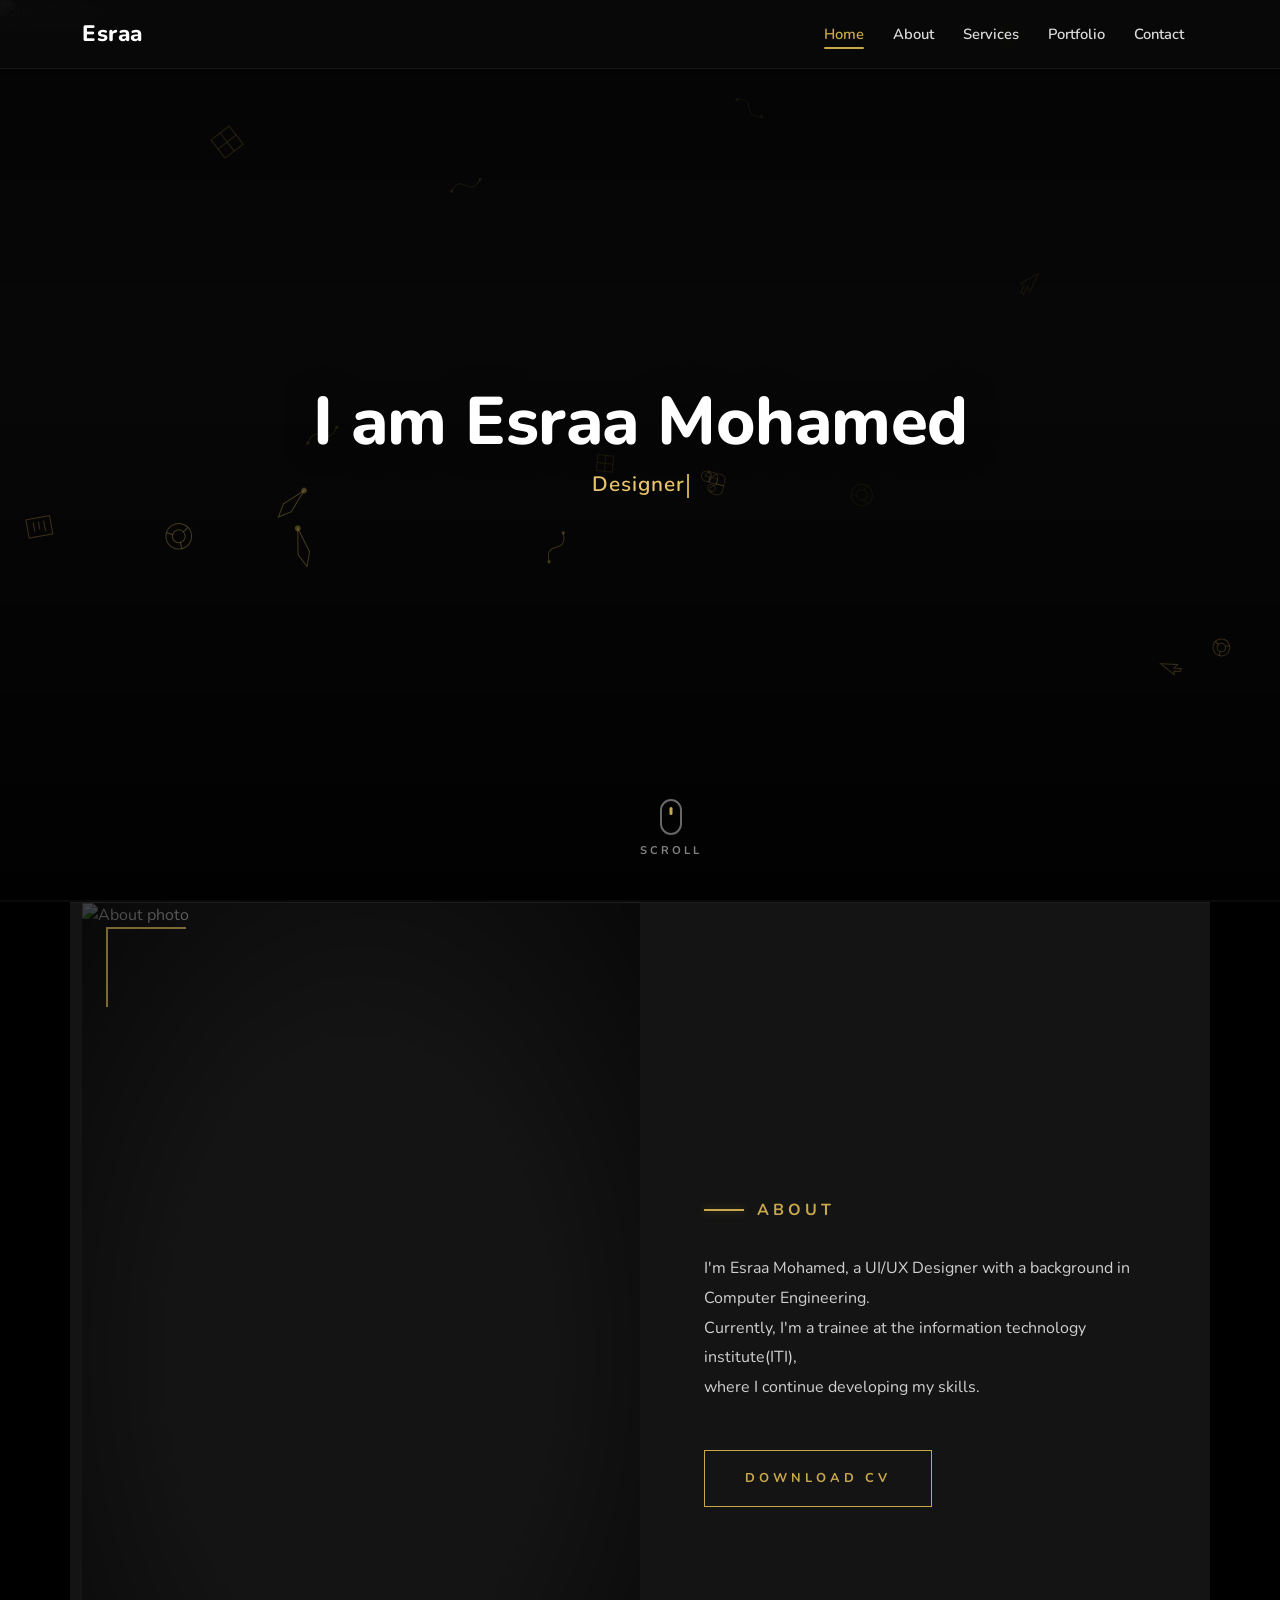
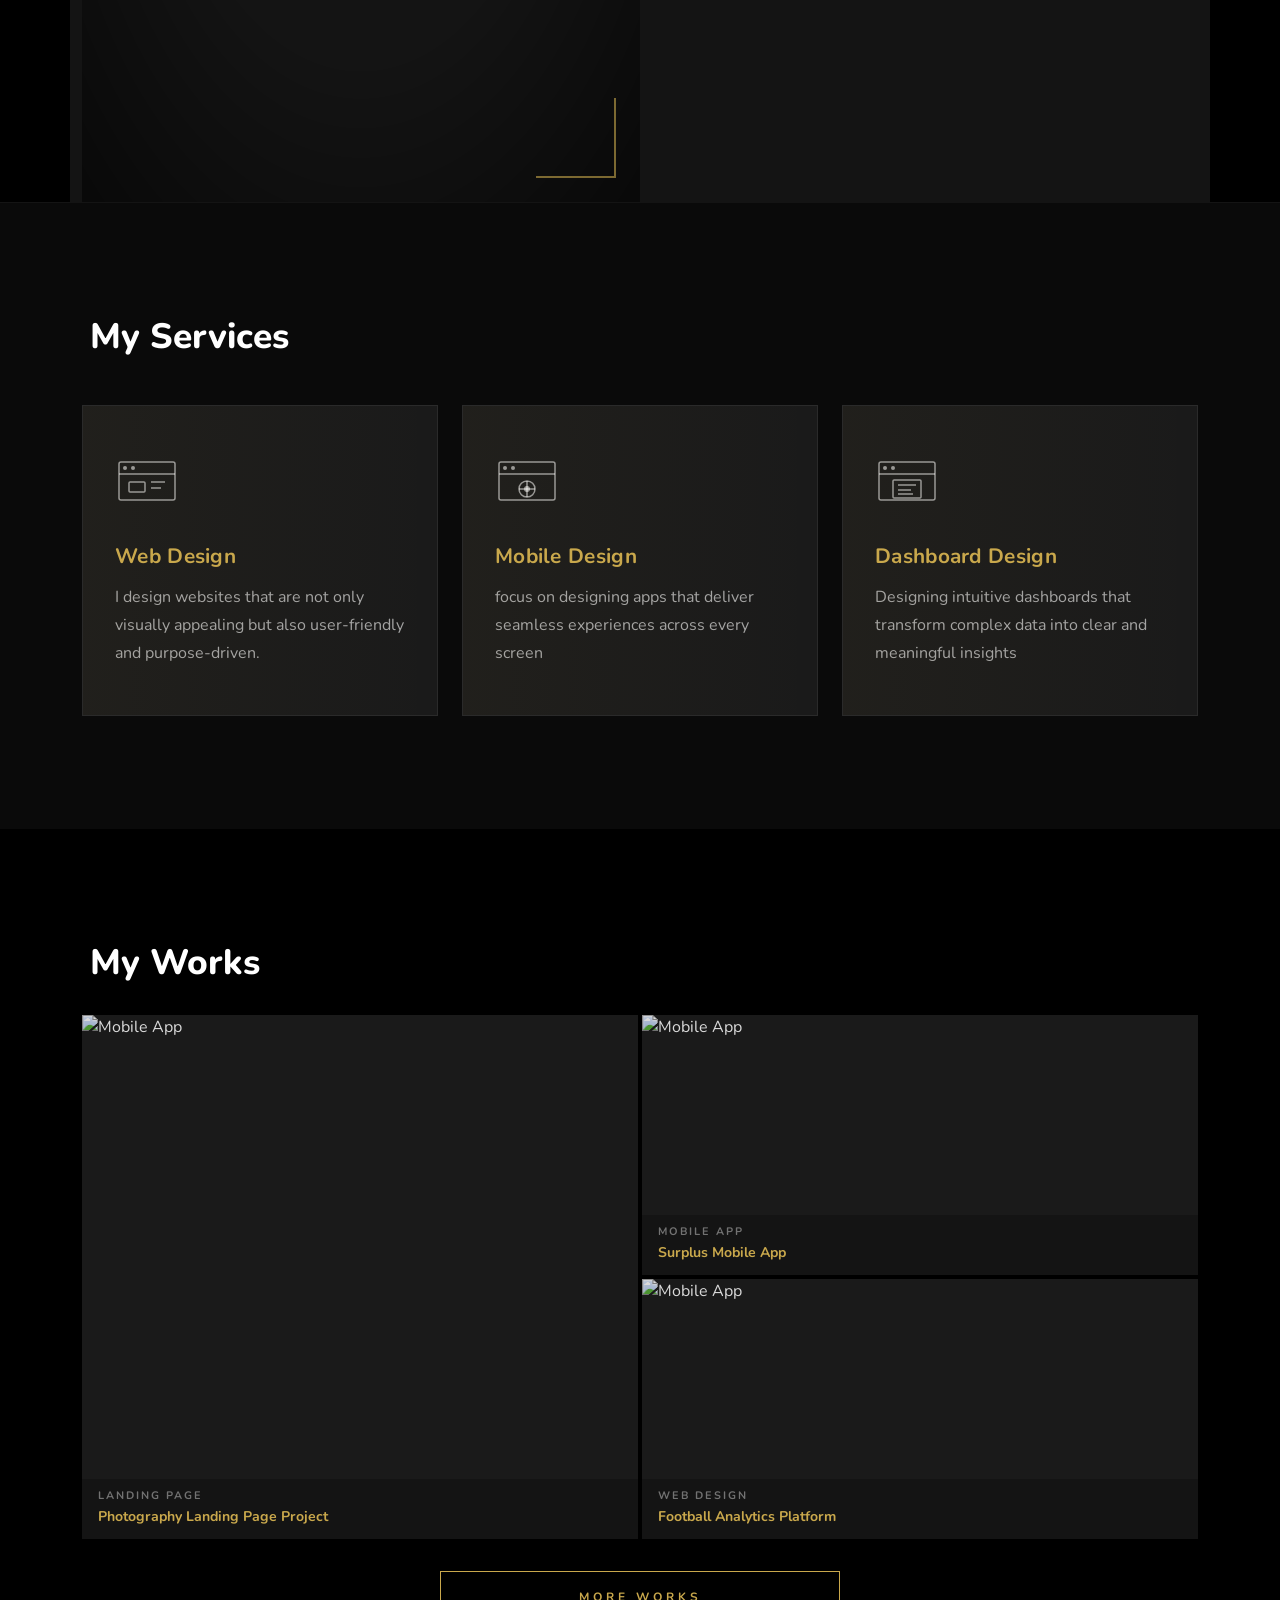
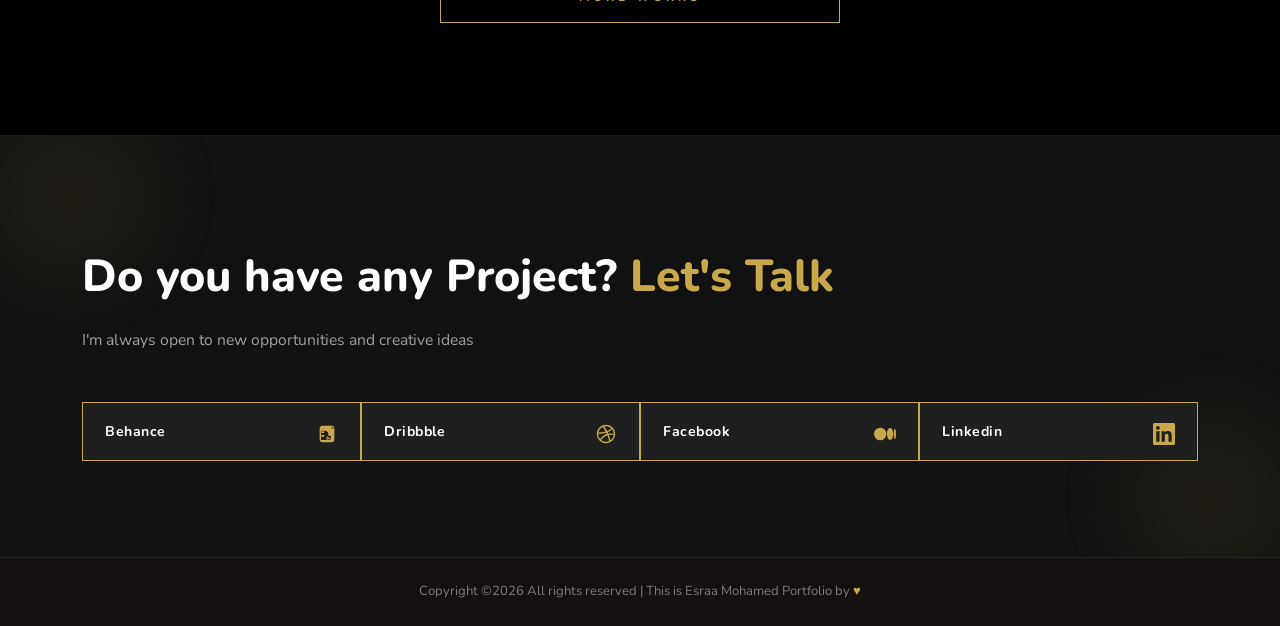
==== index.html @ efe623b6 "Add files via upload first portfolio copy" ====
<!DOCTYPE html>
<html lang="en">
<head>
  <meta charset="UTF-8" />
  <meta name="viewport" content="width=device-width, initial-scale=1.0"/>
  <meta name="description" content="Esraa Mohamed — UI/UX Designer portfolio showcasing web, mobile, and dashboard design projects."/>
  <title>Esraa Mohamed Portfolio</title>

  <!-- Bootstrap 5 -->
  <link href="https://cdn.jsdelivr.net/npm/bootstrap@5.3.3/dist/css/bootstrap.min.css" rel="stylesheet"/>

  <!-- Google Fonts -->
  <link href="https://fonts.googleapis.com/css2?family=Nunito:wght@400;700;800&display=swap" rel="stylesheet"/>

  <!-- Custom CSS -->
  <link rel="stylesheet" href="style.css"/>
<body>

<!-- ═══════════════════════════════════════════
     NAVBAR
════════════════════════════════════════════ -->
<nav class="navbar navbar-expand-lg" id="mainNav">
  <div class="container">
    <a class="navbar-brand" href="#">Esraa</a>
    <button class="navbar-toggler border-0 shadow-none" type="button"
            data-bs-toggle="collapse" data-bs-target="#navMenu">
      <span class="navbar-toggler-icon" style="filter:invert(1)"></span>
    </button>
    <div class="collapse navbar-collapse" id="navMenu">
      <ul class="navbar-nav ms-auto align-items-center">
        <li class="nav-item"><a class="nav-link active" href="#home">Home</a></li>
        <li class="nav-item"><a class="nav-link" href="#about">About</a></li>
        <li class="nav-item"><a class="nav-link" href="#services">Services</a></li>
        <li class="nav-item"><a class="nav-link" href="#works">Portfolio</a></li>
        
        <li class="nav-item"><a class="nav-link" href="#contact">Contact</a></li>
      </ul>
    </div>
  </div>
</nav>


<!-- ═══════════════════════════════════════════
     HERO SECTION
════════════════════════════════════════════ -->
<section class="hero" id="home">

  <!-- Floating particles canvas -->
  <canvas id="heroParticles" class="hero__particles"></canvas>

  <img
    src="images/esraaaaaaaaaaa.png"
    alt="hero person"
    class="hero__img"
    id="heroImg"
  />

  <div class="hero__overlay"></div>

  <div class="hero__content">
    <h1 class="hero__title">I am Esraa Mohamed</h1>
    <p class="hero__subtitle">
      <span id="typed-output"></span><span class="cursor"></span>
    </p>
  </div>

  <!-- Scroll indicator -->
  <div class="hero__scroll-hint">
    <div class="hero__scroll-mouse"></div>
    <span>scroll</span>
  </div>

</section>

<!-- Animated section divider -->
<div class="section-divider">
  <div class="section-divider__line"></div>
</div>

<!-- ═══════════════════════════════════════════
     ABOUT SECTION
════════════════════════════════════════════ -->
<section class="about container" id="about">
  <div class="about__img-col reveal--left">
    <img
      src="images/esraaaaaaaaaaa.png"
      alt="About photo"
      class="about__img"
    />
    <div class="about__vignette"></div>
    <div class="about__gradient"></div>
  </div>
 
  <div class="about__content-col">
    <div class="about__label reveal--right delay-1">
      <span class="about__line"></span>
      <span class="about__label-text">ABOUT</span>
    </div>
 
    <p class="about__text reveal--right delay-2">
      I'm Esraa Mohamed, a UI/UX Designer with a background in Computer Engineering.<br>
Currently, I'm a trainee at the information technology institute(ITI),<br>
 where I continue developing my skills.
    </p>
 
    <a href="#" class="about__btn reveal--right delay-3">DOWNLOAD CV</a>
  </div>
</section>

<!-- ═══════════════════════════════════════════
     SERVICES SECTION
════════════════════════════════════════════ -->
<section class="services" id="services">
  <div class="container">
 
    <h2 class="services__title reveal">My Services</h2>
 
    <div class="row g-4">
 
      <!-- Card 1 -->
      <div class="col-lg-4 col-md-6 reveal delay-1">
        <div class="service-card">
          <div class="service-card__icon">
            <svg xmlns="http://www.w3.org/2000/svg" viewBox="0 0 64 64" fill="none" stroke="currentColor" stroke-width="1.5">
              <rect x="4" y="8" width="56" height="38" rx="2"/>
              <line x1="4" y1="20" x2="60" y2="20"/>
              <circle cx="10" cy="14" r="2" fill="currentColor" stroke="none"/>
              <circle cx="18" cy="14" r="2" fill="currentColor" stroke="none"/>
              <rect x="14" y="28" width="16" height="10" rx="1"/>
              <line x1="36" y1="28" x2="50" y2="28"/>
              <line x1="36" y1="34" x2="46" y2="34"/>
            </svg>
          </div>
          <h3 class="service-card__title">Web Design</h3>
          <p class="service-card__text">I design websites that are not only visually appealing but also user-friendly and purpose-driven.</p>
        </div>
      </div>
 
      <!-- Card 2 -->
      <div class="col-lg-4 col-md-6 reveal delay-2">
        <div class="service-card">
          <div class="service-card__icon">
            <svg xmlns="http://www.w3.org/2000/svg" viewBox="0 0 64 64" fill="none" stroke="currentColor" stroke-width="1.5">
              <rect x="4" y="8" width="56" height="38" rx="2"/>
              <line x1="4" y1="20" x2="60" y2="20"/>
              <circle cx="10" cy="14" r="2" fill="currentColor" stroke="none"/>
              <circle cx="18" cy="14" r="2" fill="currentColor" stroke="none"/>
              <circle cx="32" cy="35" r="8"/>
              <line x1="32" y1="27" x2="32" y2="43"/>
              <line x1="24" y1="35" x2="40" y2="35"/>
              <circle cx="32" cy="35" r="3" fill="currentColor" stroke="none"/>
            </svg>
          </div>
          <h3 class="service-card__title">Mobile Design</h3>
          <p class="service-card__text">focus on designing apps that deliver seamless experiences across every screen</p>
        </div>
      </div>
 
      <!-- Card 3 -->
      <div class="col-lg-4 col-md-6 reveal delay-3">
        <div class="service-card">
          <div class="service-card__icon">
            <svg xmlns="http://www.w3.org/2000/svg" viewBox="0 0 64 64" fill="none" stroke="currentColor" stroke-width="1.5">
              <rect x="4" y="8" width="56" height="38" rx="2"/>
              <line x1="4" y1="20" x2="60" y2="20"/>
              <circle cx="10" cy="14" r="2" fill="currentColor" stroke="none"/>
              <circle cx="18" cy="14" r="2" fill="currentColor" stroke="none"/>
              <rect x="18" y="26" width="28" height="18" rx="1"/>
              <line x1="23" y1="31" x2="41" y2="31"/>
              <line x1="23" y1="36" x2="36" y2="36"/>
              <line x1="23" y1="40" x2="38" y2="40"/>
            </svg>
          </div>
          <h3 class="service-card__title">Dashboard Design</h3>
          <p class="service-card__text">Designing intuitive dashboards that transform complex data into clear and meaningful insights</p>
        </div>
      </div>
 
    </div>
  </div>
</section>

<!-- ═══════════════════════════════════════════
     WORKS SECTION
════════════════════════════════════════════ -->
<section class="works" id="works">
  <div class="container">
    <h2 class="works__title reveal">My Works</h2>
    <div class="works__grid">
      <div class="work-item work-item--large reveal--scale delay-1">
        <div class="work-item__img-wrap">
          <img src="images/gallery landing page 1.png" alt="Mobile App" class="work-item__img"/>
        </div>
        <div class="work-item__info"><span class="work-item__cat">Landing Page</span><a href="#" class="work-item__link">Photography Landing Page Project</a></div>
      </div>
      <div class="work-item reveal--scale delay-2">
        <div class="work-item__img-wrap">
          <img src="images/zeyada.png" alt="Mobile App" class="work-item__img"/>
        </div>
        <div class="work-item__info"><span class="work-item__cat">Mobile App</span><a href="https://www.behance.net/gallery/244271855/Grocery-App" target="_blank" class="work-item__link">Surplus Mobile App</a></div>
      </div>
      <div class="work-item reveal--scale delay-3">
        <div class="work-item__img-wrap">
          <img src="images/hawy.png" alt="Mobile App" class="work-item__img"/>
        </div>
        <div class="work-item__info"><span class="work-item__cat">Web Design</span><a href="https://www.behance.net/gallery/244702533/HandyHome" target="_blank" class="work-item__link">Football Analytics Platform</a></div>
      </div>
      <div class="work-item reveal--scale delay-4">
        <div class="work-item__img-wrap">
          <img src="images/Frame 39.png" alt="Mobile App" class="work-item__img"/>
        </div>
        <div class="work-item__info"><span class="work-item__cat">Mobile App</span><a href="#" class="work-item__link">Colorlib App Project</a></div>
      </div>
    </div>
    <div class="works__btn-wrap reveal delay-4">
      <a href="works.html" class="works__btn">More Works</a>
    </div>
  </div>
</section>

<!-- ═══════════════════════════════════════════
     CTA / CONTACT SECTION
════════════════════════════════════════════ -->
<section class="cta" id="contact">
  <div class="cta__bg-shapes">
    <span class="cta__shape cta__shape--left"></span>
    <span class="cta__shape cta__shape--right"></span>
  </div>
  <div class="container cta__inner">
    <h2 class="cta__title reveal">Do you have any Project? <span class="cta__highlight">Let's Talk</span></h2>
    <p class="cta__text reveal delay-1">I'm always open to new opportunities and creative ideas</p>
    <div class="cta__socials reveal delay-2">
      <a href="https://www.behance.net/esraaeldahrog274" target="_blank" class="social-btn"><span class="social-btn__name">Behance</span><span class="social-btn__icon"><svg viewBox="0 0 24 24" fill="currentColor"><path d="M8.228 15.01h-2.228v-2.01h2.228c.546 0 .988.446.988.993a.99.99 0 01-.988 1.017zm-.28-4.01h-1.948v-2h1.948c.518 0 .94.446.94.994 0 .549-.422.994-.94 1.006zM14 10.5h3c-.08-.937-.744-1.5-1.5-1.5s-1.42.563-1.5 1.5zm6.171-5.949c-.766-.763-1.844-1.551-3.171-1.551h-10c-1.654 0-3 1.346-3 3v12c0 1.654 1.346 3 3 3h10c1.654 0 3-1.346 3-3v-12c0-1.328-.535-2.237-1-2.449zm-3.171-.051h2v1.5h-2v-1.5zm-3.5 10.5c0 1.93-1.57 3.5-3.5 3.5h-4.5v-10h4.5c1.93 0 3.5 1.57 3.5 3.5 0 .979-.404 1.865-1.053 2.5.649.636 1.053 1.521 1.053 2.5zm3 1h-4c.1.937.744 1.5 1.5 1.5.592 0 1.101-.292 1.38-.75h1.06c-.29 1.045-1.246 1.75-2.44 1.75-1.381 0-2.5-1.119-2.5-2.5s1.119-2.5 2.5-2.5c1.301 0 2.4.985 2.498 2.5h.002z"/></svg></span></a>
      <a href="#" class="social-btn"><span class="social-btn__name">Dribbble</span><span class="social-btn__icon"><svg viewBox="0 0 24 24" fill="currentColor"><path d="M12 2C6.48 2 2 6.48 2 12s4.48 10 10 10 10-4.48 10-10S17.52 2 12 2zm6.605 4.61a8.502 8.502 0 011.93 5.314c-.281-.054-3.101-.629-5.943-.271-.065-.141-.12-.293-.184-.445a25.416 25.416 0 00-.564-1.236c3.145-1.28 4.577-3.124 4.761-3.362zM12 3.475c2.17 0 4.154.813 5.662 2.148-.152.216-1.443 1.941-4.48 3.08-1.399-2.57-2.95-4.675-3.189-5A8.687 8.687 0 0112 3.475zm-3.633.803a53.896 53.896 0 013.167 4.935c-3.992 1.063-7.517 1.04-7.896 1.04a8.581 8.581 0 014.729-5.975zM3.453 12.01v-.26c.37.01 4.512.065 8.775-1.215.25.477.477.965.694 1.453-.109.033-.228.065-.336.098-4.404 1.42-6.747 5.303-6.942 5.629a8.522 8.522 0 01-2.19-5.705zM12 20.547a8.482 8.482 0 01-5.239-1.8c.152-.315 1.888-3.656 6.703-5.337.022-.01.033-.01.054-.022a35.318 35.318 0 011.823 6.475 8.4 8.4 0 01-3.341.684zm4.761-1.465c-.086-.52-.542-3.015-1.659-6.084 2.679-.423 5.022.271 5.314.369a8.468 8.468 0 01-3.655 5.715z"/></svg></span></a>
      <a href="#" class="social-btn"><span class="social-btn__name">Facebook</span><span class="social-btn__icon"><svg viewBox="0 0 24 24" fill="currentColor"><path d="M13.54 12a6.8 6.8 0 01-6.77 6.82A6.8 6.8 0 010 12a6.8 6.8 0 016.77-6.82A6.8 6.8 0 0113.54 12zM20.96 12c0 3.54-1.51 6.42-3.38 6.42-1.87 0-3.39-2.88-3.39-6.42s1.52-6.42 3.39-6.42 3.38 2.88 3.38 6.42M24 12c0 3.17-.53 5.75-1.19 5.75-.66 0-1.19-2.58-1.19-5.75s.53-5.75 1.19-5.75C23.47 6.25 24 8.83 24 12z"/></svg></span></a>
      <a href="#" class="social-btn"><span class="social-btn__name">Linkedin</span><span class="social-btn__icon"><svg viewBox="0 0 24 24" fill="currentColor"><path d="M20.447 20.452h-3.554v-5.569c0-1.328-.027-3.037-1.852-3.037-1.853 0-2.136 1.445-2.136 2.939v5.667H9.351V9h3.414v1.561h.046c.477-.9 1.637-1.85 3.37-1.85 3.601 0 4.267 2.37 4.267 5.455v6.286zM5.337 7.433a2.062 2.062 0 01-2.063-2.065 2.064 2.064 0 112.063 2.065zm1.782 13.019H3.555V9h3.564v11.452zM22.225 0H1.771C.792 0 0 .774 0 1.729v20.542C0 23.227.792 24 1.771 24h20.451C23.2 24 24 23.227 24 22.271V1.729C24 .774 23.2 0 22.222 0h.003z"/></svg></span></a>
    </div>
  </div>
</section>
 
<!-- FOOTER -->
<footer class="footer">
  <p class="footer__text">Copyright &copy;2026 All rights reserved | This is Esraa Mohamed Portfolio  by <a href="#" class="footer__link"></a> <span class="footer__heart">&#9829;</span></p>
</footer>

<!-- Bootstrap JS -->
<script src="https://cdn.jsdelivr.net/npm/bootstrap@5.3.3/dist/js/bootstrap.bundle.min.js"></script>

<!-- Custom JS -->
<script src="script.js"></script>

</body>
</html>
---- style.css ----
/* ─── CSS Variables ─────────────────────────────────────── */
:root {
  --nav-height: 68px;
  --gold: #c9a84c;
  --gold-light: #e8c46a;
  --gold-glow: rgba(201, 168, 76, .35);
  --dark-bg: #000;
  --card-bg: #1a1a1a;
  --card-border: #2a2a2a;
  --text-muted: rgba(255, 255, 255, .60);
  --text-soft: rgba(255, 255, 255, .80);
  --transition-smooth: .5s cubic-bezier(.25, .46, .45, .94);
}

/* ─── Reset & Base ──────────────────────────────────────── */
*, *::before, *::after {
  box-sizing: border-box;
  margin: 0;
  padding: 0;
}

html {
  scroll-behavior: smooth;
}

body {
  font-family: 'Nunito', sans-serif;
  background: #000;
  color: #fff;
  overflow-x: hidden;
}

/* ═══════════════════════════════════════════
   SCROLL REVEAL ANIMATION SYSTEM
════════════════════════════════════════════ */

/* Base reveal — hidden state */
.reveal {
  opacity: 0;
  transform: translateY(40px);
  transition: opacity .8s cubic-bezier(.25, .46, .45, .94),
              transform .8s cubic-bezier(.25, .46, .45, .94);
}

/* Variation: slide from left */
.reveal--left {
  opacity: 0;
  transform: translateX(-60px);
  transition: opacity .8s cubic-bezier(.25, .46, .45, .94),
              transform .8s cubic-bezier(.25, .46, .45, .94);
}

/* Variation: slide from right */
.reveal--right {
  opacity: 0;
  transform: translateX(60px);
  transition: opacity .8s cubic-bezier(.25, .46, .45, .94),
              transform .8s cubic-bezier(.25, .46, .45, .94);
}

/* Variation: scale up */
.reveal--scale {
  opacity: 0;
  transform: scale(.85);
  transition: opacity .7s cubic-bezier(.25, .46, .45, .94),
              transform .7s cubic-bezier(.25, .46, .45, .94);
}

/* Active state — visible */
.reveal.active {
  opacity: 1;
  transform: translateY(0);
}

.reveal--left.active,
.reveal--right.active {
  opacity: 1;
  transform: translateX(0);
}

.reveal--scale.active {
  opacity: 1;
  transform: scale(1);
}

/* Stagger delay utilities (for works section cards etc.) */
.delay-1 { transition-delay: .1s; }
.delay-2 { transition-delay: .25s; }
.delay-3 { transition-delay: .4s; }
.delay-4 { transition-delay: .55s; }
.delay-5 { transition-delay: .7s; }

/* ═══════════════════════════════════════════
   NAVBAR
════════════════════════════════════════════ */
.navbar {
  background: rgba(10, 10, 10, .85);
  backdrop-filter: blur(14px) saturate(1.4);
  -webkit-backdrop-filter: blur(14px) saturate(1.4);
  position: fixed;
  top: 0; left: 0; right: 0;
  z-index: 1000;
  padding: .75rem 0;
  border-bottom: 1px solid rgba(255,255,255,.06);
  transition: background .4s, box-shadow .4s;
}

.navbar.scrolled {
  background: rgba(10, 10, 10, .96);
  box-shadow: 0 4px 30px rgba(0, 0, 0, .5);
}
 
.navbar-brand {
  font-size: 1.4rem;
  font-weight: 800;
  color: #fff !important;
  letter-spacing: .5px;
  transition: color .3s;
}

.navbar-brand:hover {
  color: var(--gold) !important;
}
 
.navbar-nav .nav-link {
  color: rgba(255, 255, 255, .85) !important;
  font-size: .92rem;
  font-weight: 600;
  padding: 0 .9rem !important;
  position: relative;
  transition: color .3s;
}
 
/* Active underline */
.navbar-nav .nav-link.active::after {
  content: '';
  display: block;
  position: absolute;
  bottom: -4px;
  left: .9rem;
  right: .9rem;
  height: 2px;
  background: var(--gold);
  border-radius: 2px;
  animation: slideIn .3s ease;
}

@keyframes slideIn {
  from { transform: scaleX(0); }
  to   { transform: scaleX(1); }
}
 
.navbar-nav .nav-link:hover,
.navbar-nav .nav-link.active {
  color: var(--gold) !important;
}

/* ═══════════════════════════════════════════
   HERO SECTION
════════════════════════════════════════════ */
.hero {
  position: relative;
  width: 100%;
  height: 100vh;
  overflow: hidden;
  background: #111;
  display: flex;
  align-items: center;
  justify-content: center;
}

/* Floating particles canvas */
.hero__particles {
  position: absolute;
  inset: 0;
  width: 100%;
  height: 100%;
  z-index: 2;
  pointer-events: none;
}

/* الصورة — تغطي الهيرو كله والوجه مش مقصوص */
.hero__img {
  position: absolute;
  top: 0;
  left: 0;
  width: 100%;
  height: 120%; /* extra height for parallax travel */
  object-fit: cover;
  object-position: top center; /* ← الوجه يظهر كامل */
  z-index: 0;
  will-change: transform;
  transition: none; /* parallax is handled by JS, no CSS transition needed */
}

/* Dark overlay */
.hero__overlay {
  position: absolute;
  inset: 0;
  background: linear-gradient(
    to bottom,
    rgba(0, 0, 0, .75) 0%,
    rgba(0, 0, 0, .55) 40%,
    rgba(0, 0, 0, .9) 100%
  );
  z-index: 1;
}

/* ─── Hero Content ──────────────────────────────────────── */
.hero__content {
  position: relative;
  z-index: 2;
  text-align: center;
  padding: 0 1rem;
  animation: heroFadeUp 1.2s cubic-bezier(.25, .46, .45, .94) both;
}

.hero__title {
  font-size: clamp(2.4rem, 6vw, 4.2rem);
  font-weight: 800;
  letter-spacing: -.5px;
  line-height: 1.15;
  margin-bottom: .5rem;
  color: #fff;
  text-shadow: 0 2px 30px rgba(0,0,0,.5);
}

.hero__subtitle {
  font-size: clamp(1rem, 2.2vw, 1.3rem);
  font-weight: 600;
  color: var(--gold-light);
  letter-spacing: 1px;
}

/* Blinking cursor */
.cursor {
  display: inline-block;
  width: 2px;
  height: 1.15em;
  background: var(--gold);
  margin-left: 2px;
  vertical-align: text-bottom;
  animation: blink .7s step-end infinite;
}

/* Scroll indicator */
.hero__scroll-hint {
  position: absolute;
  bottom: 2.5rem;
  left: 50%;
  transform: translateX(-50%);
  z-index: 3;
  display: flex;
  flex-direction: column;
  align-items: center;
  gap: .5rem;
  animation: heroFadeUp 1.6s cubic-bezier(.25, .46, .45, .94) both;
}

.hero__scroll-hint span {
  font-size: .7rem;
  font-weight: 700;
  letter-spacing: 3px;
  text-transform: uppercase;
  color: rgba(255,255,255,.5);
}

.hero__scroll-mouse {
  width: 22px;
  height: 36px;
  border: 2px solid rgba(255,255,255,.4);
  border-radius: 12px;
  position: relative;
}

.hero__scroll-mouse::after {
  content: '';
  width: 3px;
  height: 8px;
  background: var(--gold);
  border-radius: 3px;
  position: absolute;
  top: 6px;
  left: 50%;
  transform: translateX(-50%);
  animation: scrollDot 1.8s ease-in-out infinite;
}

@keyframes scrollDot {
  0%   { opacity: 1; transform: translateX(-50%) translateY(0); }
  100% { opacity: 0; transform: translateX(-50%) translateY(14px); }
}

/* ═══════════════════════════════════════════
   ANIMATED SECTION DIVIDER
════════════════════════════════════════════ */
.section-divider {
  position: relative;
  height: 2px;
  background: #0a0a0a;
  overflow: hidden;
}

.section-divider__line {
  position: absolute;
  top: 0;
  left: -100%;
  width: 60%;
  height: 100%;
  background: linear-gradient(90deg, transparent, var(--gold), transparent);
  animation: dividerSweep 4s ease-in-out infinite;
}

@keyframes dividerSweep {
  0%   { left: -60%; }
  100% { left: 100%; }
}

/* ═══════════════════════════════════════════
   SECTION SPACING SYSTEM
════════════════════════════════════════════ */

/* ═══════════════════════════════════════════
   ABOUT SECTION
════════════════════════════════════════════ */
.about {
  display: flex;
  min-height: 100vh;
  background: #141414;
  border-top: 1px solid rgba(255,255,255,.04);
}
 
/* ─── Left col — image ─────────────────────── */
.about__img-col {
  width: 50%;
  position: relative;
  overflow: hidden;
}

/* Gold corner frame accent — top-left & bottom-right */
.about__img-col::before,
.about__img-col::after {
  content: '';
  position: absolute;
  width: 80px;
  height: 80px;
  border-color: var(--gold);
  border-style: solid;
  z-index: 3;
  opacity: .6;
  transition: opacity .5s, width .5s, height .5s;
  pointer-events: none;
}

.about__img-col::before {
  top: 24px;
  left: 24px;
  border-width: 2px 0 0 2px;
}

.about__img-col::after {
  bottom: 24px;
  right: 24px;
  border-width: 0 2px 2px 0;
}

.about__img-col:hover::before,
.about__img-col:hover::after {
  opacity: 1;
  width: 120px;
  height: 120px;
}

/* Vignette overlay */
.about__img-col .about__vignette {
  position: absolute;
  inset: 0;
  z-index: 2;
  pointer-events: none;
  background: radial-gradient(
    ellipse at center,
    transparent 50%,
    rgba(0, 0, 0, .55) 100%
  );
}

/* Gradient reveal overlay */
.about__img-col .about__gradient {
  position: absolute;
  inset: 0;
  z-index: 2;
  pointer-events: none;
  background: linear-gradient(
    160deg,
    rgba(201, 168, 76, .12) 0%,
    transparent 40%,
    transparent 60%,
    rgba(0, 0, 0, .4) 100%
  );
  opacity: 0;
  transition: opacity .6s ease;
}

.about__img-col:hover .about__gradient {
  opacity: 1;
}
 
.about__img {
  width: 100%;
  height: 100%;
  object-fit: cover;
  object-position: top center;
  display: block;
  filter: brightness(.55) contrast(1.05);
  transition: filter .7s ease, transform .7s cubic-bezier(.25, .46, .45, .94);
  will-change: transform;
}
 
.about__img-col:hover .about__img {
  filter: brightness(.7) contrast(1.1);
  transform: scale(1.05);
}
 
/* ─── Right col — content ──────────────────── */
.about__content-col {
  width: 50%;
  display: flex;
  flex-direction: column;
  justify-content: center;
  padding: 5rem 4rem;
  
}
 
/* ABOUT label */
.about__label {
  display: flex;
  align-items: center;
  gap: .8rem;
  margin-bottom: 2rem;
}
 
.about__line {
  display: inline-block;
  width: 2.5rem;
  height: 2px;
  background: var(--gold);
  box-shadow: 0 0 8px var(--gold-glow);
  animation: pulseGlow 2.5s ease-in-out infinite;
}

@keyframes pulseGlow {
  0%, 100% { box-shadow: 0 0 8px var(--gold-glow); width: 2.5rem; }
  50%      { box-shadow: 0 0 18px var(--gold); width: 3.5rem; }
}
 
.about__label-text {
  font-size: 1rem;
  font-weight: 700;
  letter-spacing: 4px;
  color: var(--gold);
  text-transform: uppercase;
}
 
/* Paragraph */
.about__text {
  font-size: 1rem;
  line-height: 1.85;
  color: var(--text-soft);
  margin-bottom: 3rem;
}
 
/* Download CV button */
.about__btn {
  display: inline-block;
  padding: 1.1rem 2.5rem;
  background: transparent;
  color: var(--gold);
  font-size: .8rem;
  font-weight: 700;
  letter-spacing: 4px;
  text-transform: uppercase;
  text-decoration: none;
  border: 1px solid var(--gold);
  transition: background .4s, color .4s, box-shadow .4s, transform .3s;
  align-self: flex-start;
  text-align: center;
}
 
.about__btn:hover {
  background: var(--gold);
  color: #111;
  box-shadow: 0 0 15px var(--gold-glow);
  transform: translateY(-2px);
}


/* ─── Animations ────────────────────────────────────────── */
@keyframes heroFadeUp {
  from { opacity: 0; transform: translateY(40px); }
  to   { opacity: 1; transform: translateY(0); }
}

@keyframes fadeUp {
  from { opacity: 0; transform: translateY(28px); }
  to   { opacity: 1; transform: translateY(0); }
}

@keyframes blink {
  0%, 100% { opacity: 1; }
  50%       { opacity: 0; }
}

/* Float animation for background shapes */
@keyframes float {
  0%, 100% { transform: translateY(0) rotate(0deg); }
  50%      { transform: translateY(-20px) rotate(3deg); }
}

/* ─── Responsive ────────────────────────────────────────── */
@media (max-width: 768px) {
  .about {
    flex-direction: column;
  }
  .about__img-col,
  .about__content-col {
    width: 100%;
  }
  .about__img-col {
    height: 55vw;
    min-height: 280px;
  }
  .about__content-col {
    padding: 3rem 1.5rem;
  }
}
@media (max-width: 576px) {
  .navbar-nav {
    flex-direction: row;
    flex-wrap: wrap;
    justify-content: center;
  }
  .navbar-nav .nav-link {
    padding: 0 .5rem !important;
    font-size: .8rem;
  }
}

/* ═══════════════════════════════════════════
   SERVICES SECTION
════════════════════════════════════════════ */
.services {
  padding: 7rem 0;
  background: #0a0a0a;
  border-top: 1px solid rgba(255,255,255,.04);
}
 
.services__title {
  font-size: clamp(2rem, 3vw, 2.2rem);
  font-weight: 800;
  color: #fff;
  margin-bottom: 3rem;
  padding-left: .5rem;
}
 
/* ─── Service Card ───────────────────────── */
.service-card {
  border: 1px solid var(--card-border);
  padding: 3rem 2rem;
  height: 100%;
  background: var(--card-bg);
  transition: border-color .4s, background .4s, box-shadow .4s, transform .4s;
  cursor: default;
  position: relative;
  overflow: hidden;
}

/* Subtle gradient shimmer on hover */
.service-card::before {
  content: '';
  position: absolute;
  top: 0; left: -100%;
  width: 200%;
  height: 100%;
  background: linear-gradient(
    90deg,
    transparent,
    rgba(201, 168, 76, .04),
    transparent
  );
  transition: left .6s ease;
}

.service-card:hover::before {
  left: 100%;
}
 
.service-card:hover {
  border-color: var(--gold);
  background: #1f1c16;
  box-shadow: 0 0 30px rgba(201, 168, 76, .1);
  transform: translateY(-4px);
}
 
.service-card__icon {
  width: 64px;
  height: 64px;
  color: rgba(255,255,255,.55);
  margin-bottom: 1.6rem;
  transition: color .4s, transform .4s;
}
 
.service-card:hover .service-card__icon {
  color: var(--gold);
  transform: scale(1.1);
}
 
.service-card__icon svg {
  width: 100%;
  height: 100%;
}
 
.service-card__title {
  font-size: 1.3rem;
  font-weight: 700;
  color: var(--gold);
  margin-bottom: .9rem;
  letter-spacing: .3px;
}
 
.service-card__text {
  font-size: 1rem;
  line-height: 1.75;
  color: var(--text-muted);
  margin: 0;
}

/* ═══════════════════════════════════════════
   WORKS / PORTFOLIO SECTION
════════════════════════════════════════════ */
.works {
  padding: 7rem 0;
  background: #000;
  border-top: 1px solid rgba(255,255,255,.04);
}
 
.works__title {
  font-size: clamp(1.6rem, 3vw, 2.2rem);
  font-weight: 800;
  color: #fff;
  margin-bottom: 2rem;
  padding-left: .5rem;
}
 
/* ─── Grid بـ areas صريحة ────────────────── */
.works__grid {
  display: grid;
  grid-template-columns: 1fr 1fr;
  grid-template-rows: 260px 260px;
  grid-template-areas:
    "big  top"
    "big  bot";
  gap: 4px;
}
 
.works__grid .work-item--large          { grid-area: big; }
.works__grid .work-item:nth-child(2)    { grid-area: top; }
.works__grid .work-item:nth-child(3)    { grid-area: bot; }
.works__grid .work-item:nth-child(4)    { display: none; } /* الرابع مخفي زي الأصل */
 
/* Item wrapper */
.work-item {
  display: flex;
  flex-direction: column;
  overflow: hidden;
  background: var(--card-bg);
  min-height: 0;
  position: relative;
  transition: box-shadow .5s;
}

.work-item:hover {
  box-shadow: 0 8px 40px rgba(201, 168, 76, .15);
}
 
/* img-wrap يملأ باقي المساحة */
.work-item__img-wrap {
  flex: 1;
  overflow: hidden;
  min-height: 0;
  position: relative;
}

/* Overlay on hover for works */
.work-item__img-wrap::after {
  content: '';
  position: absolute;
  inset: 0;
  background: linear-gradient(
    to top,
    rgba(0, 0, 0, .6) 0%,
    transparent 50%
  );
  opacity: 0;
  transition: opacity .5s ease;
  z-index: 1;
}

.work-item:hover .work-item__img-wrap::after {
  opacity: 1;
}
 
.work-item__img {
  width: 100%;
  height: 100%;
  object-fit: cover;
  display: block;
  transition: transform .6s cubic-bezier(.25, .46, .45, .94), filter .5s ease;
  filter: brightness(.85);
}
 
.work-item:hover .work-item__img {
  transform: scale(1.08);
  filter: brightness(.65);
}
 
/* Info تحت الصورة */
.work-item__info {
  padding: .55rem 1rem .75rem;
  background: #141414;
  flex-shrink: 0;
  display: flex;
  flex-direction: column;
  gap: .15rem;
}
 
.work-item__cat {
  font-size: .68rem;
  font-weight: 700;
  letter-spacing: 2px;
  color: rgba(255,255,255,.40);
  text-transform: uppercase;
}
 
.work-item__link {
  font-size: .88rem;
  font-weight: 700;
  color: var(--gold);
  text-decoration: none;
  transition: color .25s;
}
 
.work-item__link:hover {
  color: var(--gold-light);
  text-decoration: underline;
}
 
/* ─── More Works button ──────────────────── */
.works__btn-wrap {
  margin-top: 2rem;
  text-align: center;
}
 
.works__btn {
  display: inline-block;
  width: 100%;
  max-width: 400px;
  padding: 1rem 2rem;
  border: 1px solid var(--gold);
  color: var(--gold);
  font-size: .75rem;
  font-weight: 700;
  letter-spacing: 4px;
  text-transform: uppercase;
  text-decoration: none;
  text-align: center;
  background: transparent;
  transition: background .4s, color .4s, box-shadow .4s, transform .3s;
}
 
.works__btn:hover {
  background: var(--gold);
  color: #111;
  box-shadow: 0 0 15px var(--gold-glow);
  transform: translateY(-2px);
}
 
/* ─── Responsive ─────────────────────────── */
@media (max-width: 640px) {
  .works__grid {
    grid-template-columns: 1fr;
    grid-template-rows: 240px 200px 200px;
    grid-template-areas:
      "big"
      "top"
      "bot";
  }
  .work-item:nth-child(4) { display: none; }
}

/* ═══════════════════════════════════════════
   CTA / CONTACT SECTION
════════════════════════════════════════════ */
.cta {
  position: relative;
  background: #111;
  padding: 7rem 0 6rem;
  overflow: hidden;
  border-top: 1px solid rgba(255,255,255,.04);
}
 
/* الأشكال الهندسية في الخلفية */
.cta__shape {
  position: absolute;
  width: 300px;
  height: 300px;
  border-radius: 50%;
  background: radial-gradient(circle, rgba(201, 168, 76, .08), transparent 70%);
  animation: float 8s ease-in-out infinite;
  will-change: transform;
}

.cta__shape--left  { top: -80px; left: -80px; }
.cta__shape--right { bottom: -80px; right: -80px; animation-delay: 4s; }
 
/* Inner */
.cta__inner { position: relative; z-index: 1; }
 
/* Heading */
.cta__title {
  font-size: clamp(1.8rem, 4vw, 2.8rem);
  font-weight: 800;
  color: #fff;
  margin-bottom: 1.2rem;
  line-height: 1.3;
}
 
.cta__highlight { color: var(--gold); }
 
/* Paragraph */
.cta__text {
  font-size: .98rem;
  line-height: 1.8;
  color: var(--text-muted);
  max-width: 600px;
  margin-bottom: 3rem;
}
 
/* ─── Social Buttons ─────────────────────── */
.cta__socials {
  display: flex;
  flex-wrap: wrap;
  gap: 0;
}
 
.social-btn {
  display: flex;
  align-items: center;
  justify-content: space-between;
  min-width: 200px;
  flex: 1;
  padding: 1.1rem 1.4rem;
  border: 1px solid var(--gold);
  color: #fff;
  text-decoration: none;
  background: #201f1f;
  transition: border-color .4s, background .4s, box-shadow .4s, transform .3s;
  gap: 1rem;
}
 
.social-btn:hover {
  background: var(--gold);
  border-color: var(--gold);
  color: #111;
  box-shadow: 0 0 15px var(--gold-glow);
  transform: translateY(-2px);
}
 
.social-btn__name {
  font-size: .88rem;
  font-weight: 700;
  letter-spacing: .5px;
}
 
.social-btn__icon {
  width: 22px;
  height: 22px;
  color: var(--gold);
  flex-shrink: 0;
  transition: transform .3s, color .4s;
}

.social-btn:hover .social-btn__icon {
  color: #111;
  transform: scale(1.1);
}
 
.social-btn__icon svg {
  width: 100%;
  height: 100%;
}
 
/* ═══════════════════════════════════════════
   FOOTER
════════════════════════════════════════════ */
.footer {
  background: #141010;
  padding: 1.5rem 1rem;
  text-align: center;
  border-top: 1px solid #2a2020;
}
 
.footer__text {
  font-size: .82rem;
  color: rgba(255,255,255,.45);
  margin: 0;
}
 
.footer__heart { color: var(--gold); }
 
.footer__link {
  color: var(--gold);
  text-decoration: none;
  font-weight: 700;
}
 
.footer__link:hover { text-decoration: underline; }

/* ═══════════════════════════════════════════
   WORKS PAGE (All Projects Gallery)
════════════════════════════════════════════ */
.works-page-body {
  background: #0a0a0a;
}

.works-page {
  padding: 120px 0 6rem;
  min-height: calc(100vh - 60px);
}

.works-page__header {
  text-align: center;
  margin-bottom: 3rem;
}

.works-page__title {
  font-size: clamp(2.2rem, 4vw, 3rem);
  font-weight: 800;
  color: #fff;
  margin-bottom: 1rem;
}

.works-page__subtitle {
  font-size: 1.1rem;
  color: var(--text-muted);
  max-width: 600px;
  margin: 0 auto 2rem;
}

/* Category Filters */
.works-filter {
  display: flex;
  flex-wrap: wrap;
  justify-content: center;
  gap: 1rem;
  margin-bottom: 3rem;
}

.works-filter__btn {
  background: transparent;
  border: 1px solid rgba(255, 255, 255, 0.15);
  color: var(--text-soft);
  padding: 0.6rem 1.5rem;
  border-radius: 30px;
  font-size: 0.9rem;
  font-weight: 600;
  cursor: pointer;
  transition: all 0.3s ease;
}

.works-filter__btn:hover,
.works-filter__btn.active {
  background: var(--gold);
  border-color: var(--gold);
  color: #111;
  box-shadow: 0 0 15px var(--gold-glow);
}

/* Gallery Grid */
.works-page__gallery {
  display: grid;
  grid-template-columns: repeat(3, 1fr);
  gap: 1.5rem;
}

.works-page__gallery .work-item {
  height: 300px;
  transition: opacity 0.4s ease, transform 0.4s ease;
}

/* Hide items when filtering */
.work-item.hide {
  display: none;
}

@media (max-width: 992px) {
  .works-page__gallery {
    grid-template-columns: repeat(2, 1fr);
  }
}

@media (max-width: 640px) {
  .works-page__gallery {
    grid-template-columns: 1fr;
  }
  .works-page__gallery .work-item {
    height: 250px;
  }
}
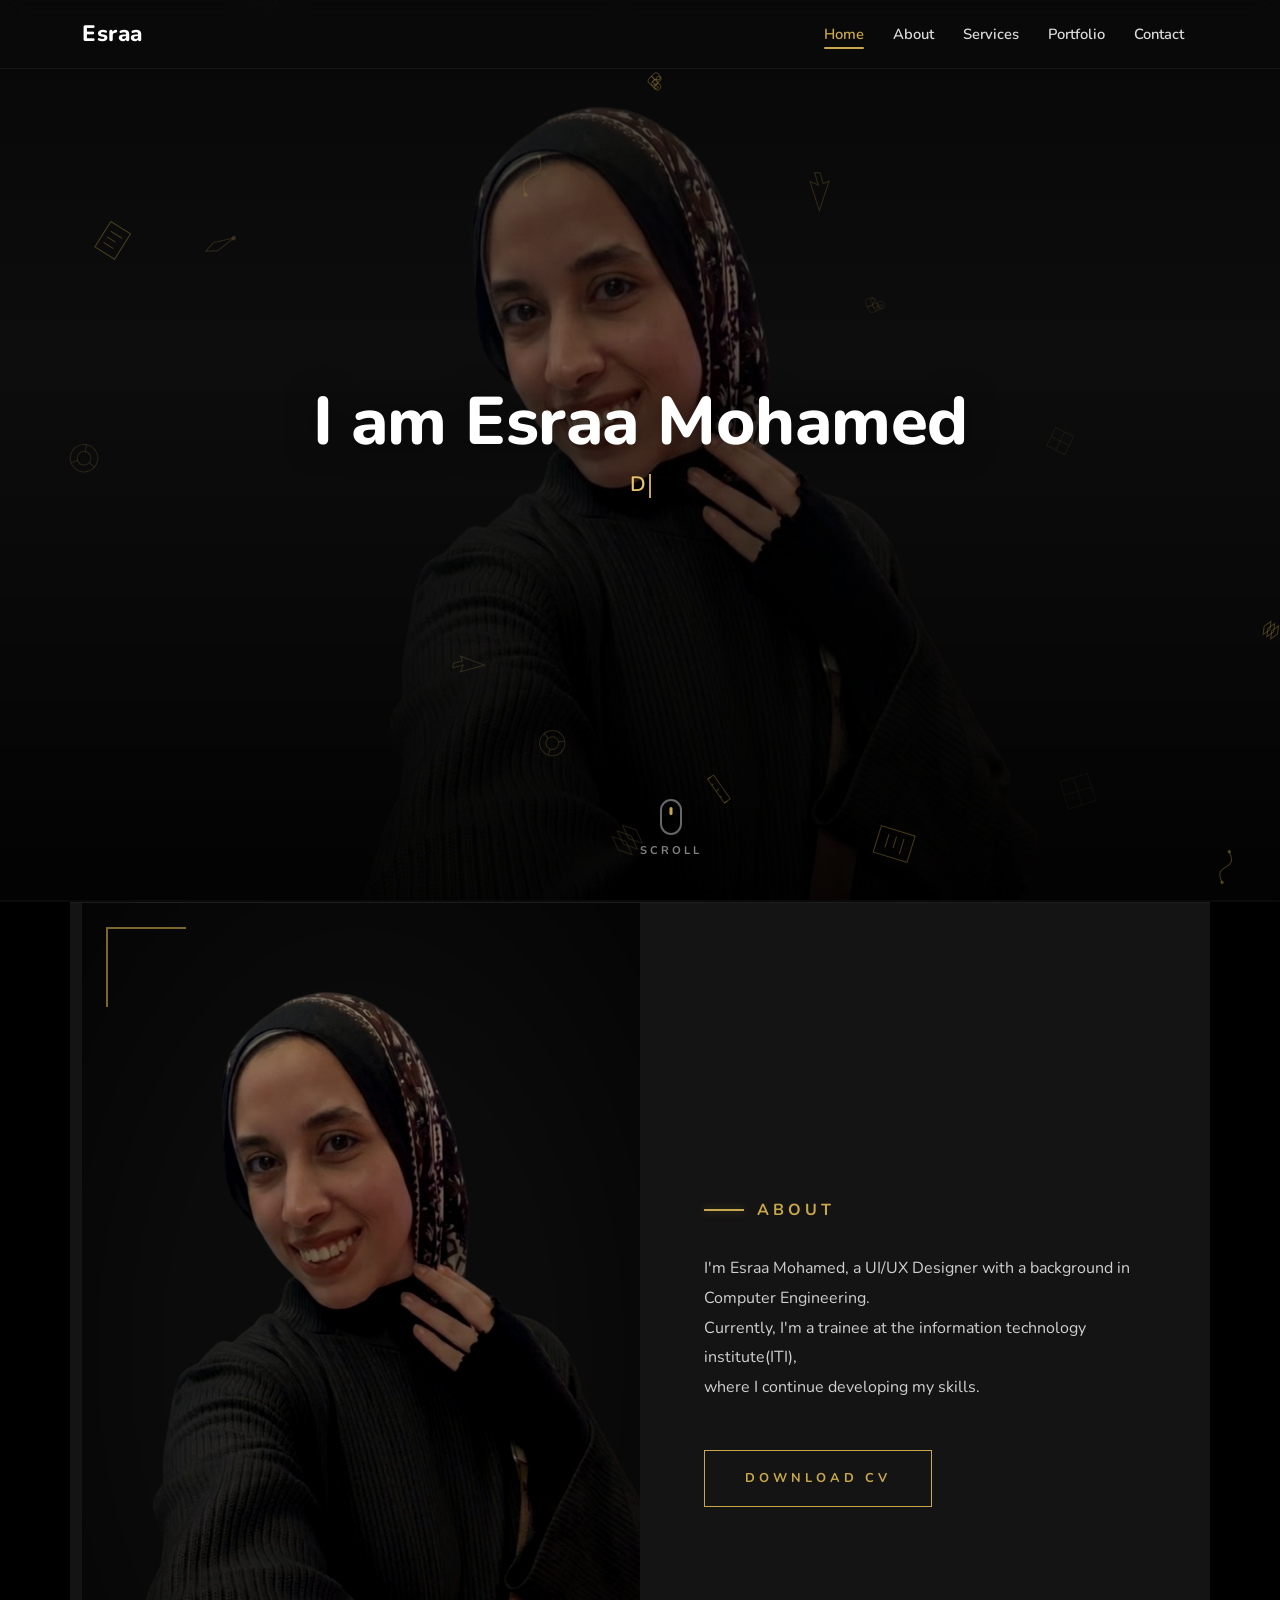
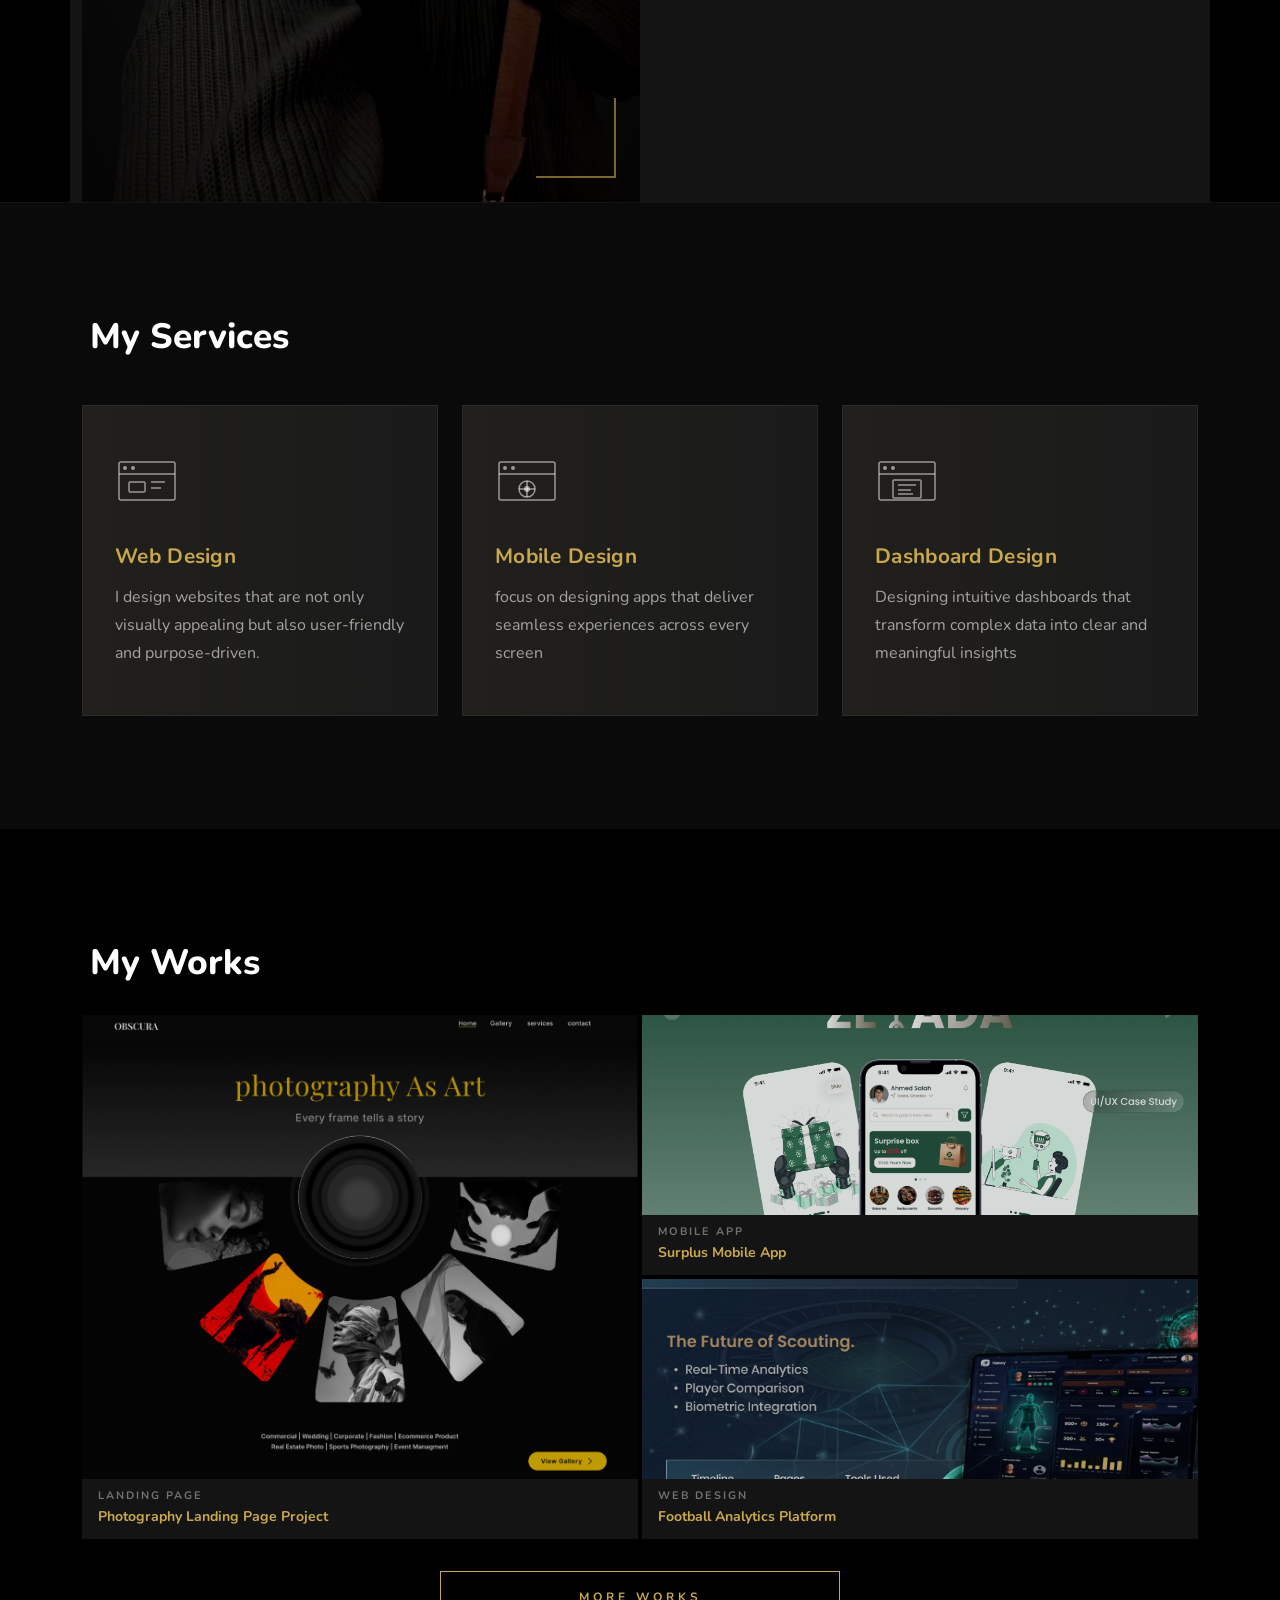
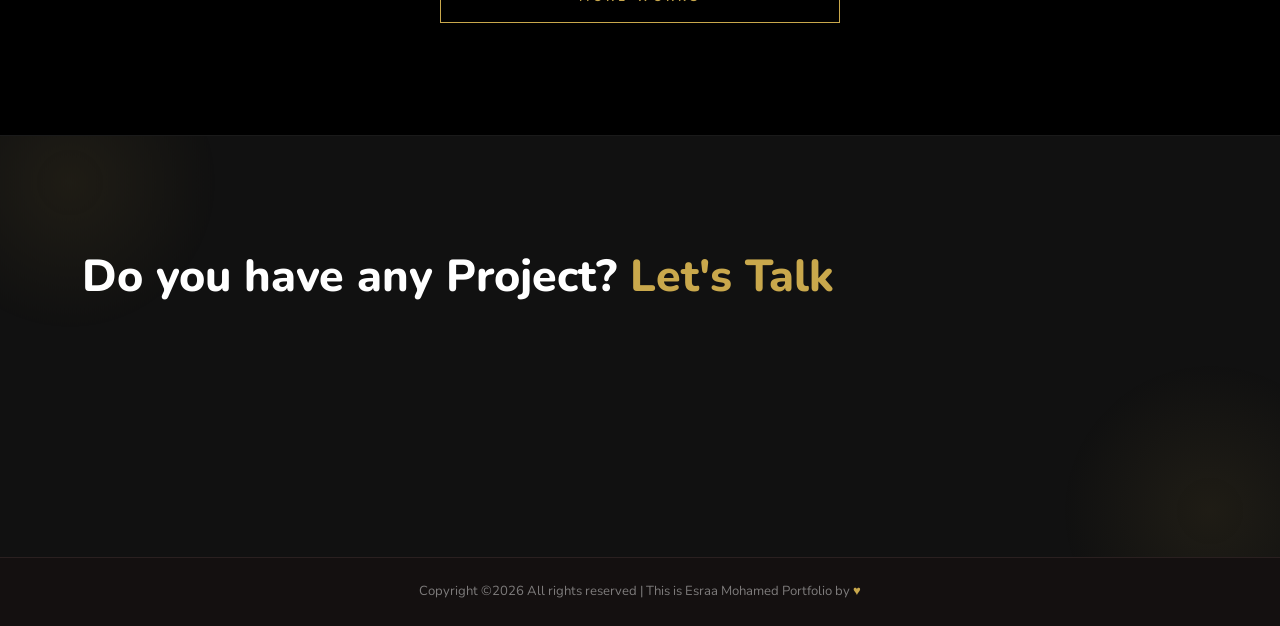
==== commit 21483776: "Add files via upload" ====
--- a/index.html
+++ b/index.html
@@ -189,7 +189,7 @@
     <div class="works__grid">
       <div class="work-item work-item--large reveal--scale delay-1">
         <div class="work-item__img-wrap">
-          <img src="images/gallery landing page 1.png" alt="Mobile App" class="work-item__img"/>
+          <img src="images/gallery_landing_page 1.png" alt="Mobile App" class="work-item__img"/>
         </div>
         <div class="work-item__info"><span class="work-item__cat">Landing Page</span><a href="#" class="work-item__link">Photography Landing Page Project</a></div>
       </div>
@@ -231,9 +231,9 @@
     <p class="cta__text reveal delay-1">I'm always open to new opportunities and creative ideas</p>
     <div class="cta__socials reveal delay-2">
       <a href="https://www.behance.net/esraaeldahrog274" target="_blank" class="social-btn"><span class="social-btn__name">Behance</span><span class="social-btn__icon"><svg viewBox="0 0 24 24" fill="currentColor"><path d="M8.228 15.01h-2.228v-2.01h2.228c.546 0 .988.446.988.993a.99.99 0 01-.988 1.017zm-.28-4.01h-1.948v-2h1.948c.518 0 .94.446.94.994 0 .549-.422.994-.94 1.006zM14 10.5h3c-.08-.937-.744-1.5-1.5-1.5s-1.42.563-1.5 1.5zm6.171-5.949c-.766-.763-1.844-1.551-3.171-1.551h-10c-1.654 0-3 1.346-3 3v12c0 1.654 1.346 3 3 3h10c1.654 0 3-1.346 3-3v-12c0-1.328-.535-2.237-1-2.449zm-3.171-.051h2v1.5h-2v-1.5zm-3.5 10.5c0 1.93-1.57 3.5-3.5 3.5h-4.5v-10h4.5c1.93 0 3.5 1.57 3.5 3.5 0 .979-.404 1.865-1.053 2.5.649.636 1.053 1.521 1.053 2.5zm3 1h-4c.1.937.744 1.5 1.5 1.5.592 0 1.101-.292 1.38-.75h1.06c-.29 1.045-1.246 1.75-2.44 1.75-1.381 0-2.5-1.119-2.5-2.5s1.119-2.5 2.5-2.5c1.301 0 2.4.985 2.498 2.5h.002z"/></svg></span></a>
-      <a href="#" class="social-btn"><span class="social-btn__name">Dribbble</span><span class="social-btn__icon"><svg viewBox="0 0 24 24" fill="currentColor"><path d="M12 2C6.48 2 2 6.48 2 12s4.48 10 10 10 10-4.48 10-10S17.52 2 12 2zm6.605 4.61a8.502 8.502 0 011.93 5.314c-.281-.054-3.101-.629-5.943-.271-.065-.141-.12-.293-.184-.445a25.416 25.416 0 00-.564-1.236c3.145-1.28 4.577-3.124 4.761-3.362zM12 3.475c2.17 0 4.154.813 5.662 2.148-.152.216-1.443 1.941-4.48 3.08-1.399-2.57-2.95-4.675-3.189-5A8.687 8.687 0 0112 3.475zm-3.633.803a53.896 53.896 0 013.167 4.935c-3.992 1.063-7.517 1.04-7.896 1.04a8.581 8.581 0 014.729-5.975zM3.453 12.01v-.26c.37.01 4.512.065 8.775-1.215.25.477.477.965.694 1.453-.109.033-.228.065-.336.098-4.404 1.42-6.747 5.303-6.942 5.629a8.522 8.522 0 01-2.19-5.705zM12 20.547a8.482 8.482 0 01-5.239-1.8c.152-.315 1.888-3.656 6.703-5.337.022-.01.033-.01.054-.022a35.318 35.318 0 011.823 6.475 8.4 8.4 0 01-3.341.684zm4.761-1.465c-.086-.52-.542-3.015-1.659-6.084 2.679-.423 5.022.271 5.314.369a8.468 8.468 0 01-3.655 5.715z"/></svg></span></a>
+      <a href="https://dribbble.com/esraaeldahrog27" class="social-btn"><span class="social-btn__name">Dribbble</span><span class="social-btn__icon"><svg viewBox="0 0 24 24" fill="currentColor"><path d="M12 2C6.48 2 2 6.48 2 12s4.48 10 10 10 10-4.48 10-10S17.52 2 12 2zm6.605 4.61a8.502 8.502 0 011.93 5.314c-.281-.054-3.101-.629-5.943-.271-.065-.141-.12-.293-.184-.445a25.416 25.416 0 00-.564-1.236c3.145-1.28 4.577-3.124 4.761-3.362zM12 3.475c2.17 0 4.154.813 5.662 2.148-.152.216-1.443 1.941-4.48 3.08-1.399-2.57-2.95-4.675-3.189-5A8.687 8.687 0 0112 3.475zm-3.633.803a53.896 53.896 0 013.167 4.935c-3.992 1.063-7.517 1.04-7.896 1.04a8.581 8.581 0 014.729-5.975zM3.453 12.01v-.26c.37.01 4.512.065 8.775-1.215.25.477.477.965.694 1.453-.109.033-.228.065-.336.098-4.404 1.42-6.747 5.303-6.942 5.629a8.522 8.522 0 01-2.19-5.705zM12 20.547a8.482 8.482 0 01-5.239-1.8c.152-.315 1.888-3.656 6.703-5.337.022-.01.033-.01.054-.022a35.318 35.318 0 011.823 6.475 8.4 8.4 0 01-3.341.684zm4.761-1.465c-.086-.52-.542-3.015-1.659-6.084 2.679-.423 5.022.271 5.314.369a8.468 8.468 0 01-3.655 5.715z"/></svg></span></a>
       <a href="#" class="social-btn"><span class="social-btn__name">Facebook</span><span class="social-btn__icon"><svg viewBox="0 0 24 24" fill="currentColor"><path d="M13.54 12a6.8 6.8 0 01-6.77 6.82A6.8 6.8 0 010 12a6.8 6.8 0 016.77-6.82A6.8 6.8 0 0113.54 12zM20.96 12c0 3.54-1.51 6.42-3.38 6.42-1.87 0-3.39-2.88-3.39-6.42s1.52-6.42 3.39-6.42 3.38 2.88 3.38 6.42M24 12c0 3.17-.53 5.75-1.19 5.75-.66 0-1.19-2.58-1.19-5.75s.53-5.75 1.19-5.75C23.47 6.25 24 8.83 24 12z"/></svg></span></a>
-      <a href="#" class="social-btn"><span class="social-btn__name">Linkedin</span><span class="social-btn__icon"><svg viewBox="0 0 24 24" fill="currentColor"><path d="M20.447 20.452h-3.554v-5.569c0-1.328-.027-3.037-1.852-3.037-1.853 0-2.136 1.445-2.136 2.939v5.667H9.351V9h3.414v1.561h.046c.477-.9 1.637-1.85 3.37-1.85 3.601 0 4.267 2.37 4.267 5.455v6.286zM5.337 7.433a2.062 2.062 0 01-2.063-2.065 2.064 2.064 0 112.063 2.065zm1.782 13.019H3.555V9h3.564v11.452zM22.225 0H1.771C.792 0 0 .774 0 1.729v20.542C0 23.227.792 24 1.771 24h20.451C23.2 24 24 23.227 24 22.271V1.729C24 .774 23.2 0 22.222 0h.003z"/></svg></span></a>
+      <a href="www.linkedin.com/in/esraa-mohamed-89409b216" class="social-btn"><span class="social-btn__name">Linkedin</span><span class="social-btn__icon"><svg viewBox="0 0 24 24" fill="currentColor"><path d="M20.447 20.452h-3.554v-5.569c0-1.328-.027-3.037-1.852-3.037-1.853 0-2.136 1.445-2.136 2.939v5.667H9.351V9h3.414v1.561h.046c.477-.9 1.637-1.85 3.37-1.85 3.601 0 4.267 2.37 4.267 5.455v6.286zM5.337 7.433a2.062 2.062 0 01-2.063-2.065 2.064 2.064 0 112.063 2.065zm1.782 13.019H3.555V9h3.564v11.452zM22.225 0H1.771C.792 0 0 .774 0 1.729v20.542C0 23.227.792 24 1.771 24h20.451C23.2 24 24 23.227 24 22.271V1.729C24 .774 23.2 0 22.222 0h.003z"/></svg></span></a>
     </div>
   </div>
 </section>
